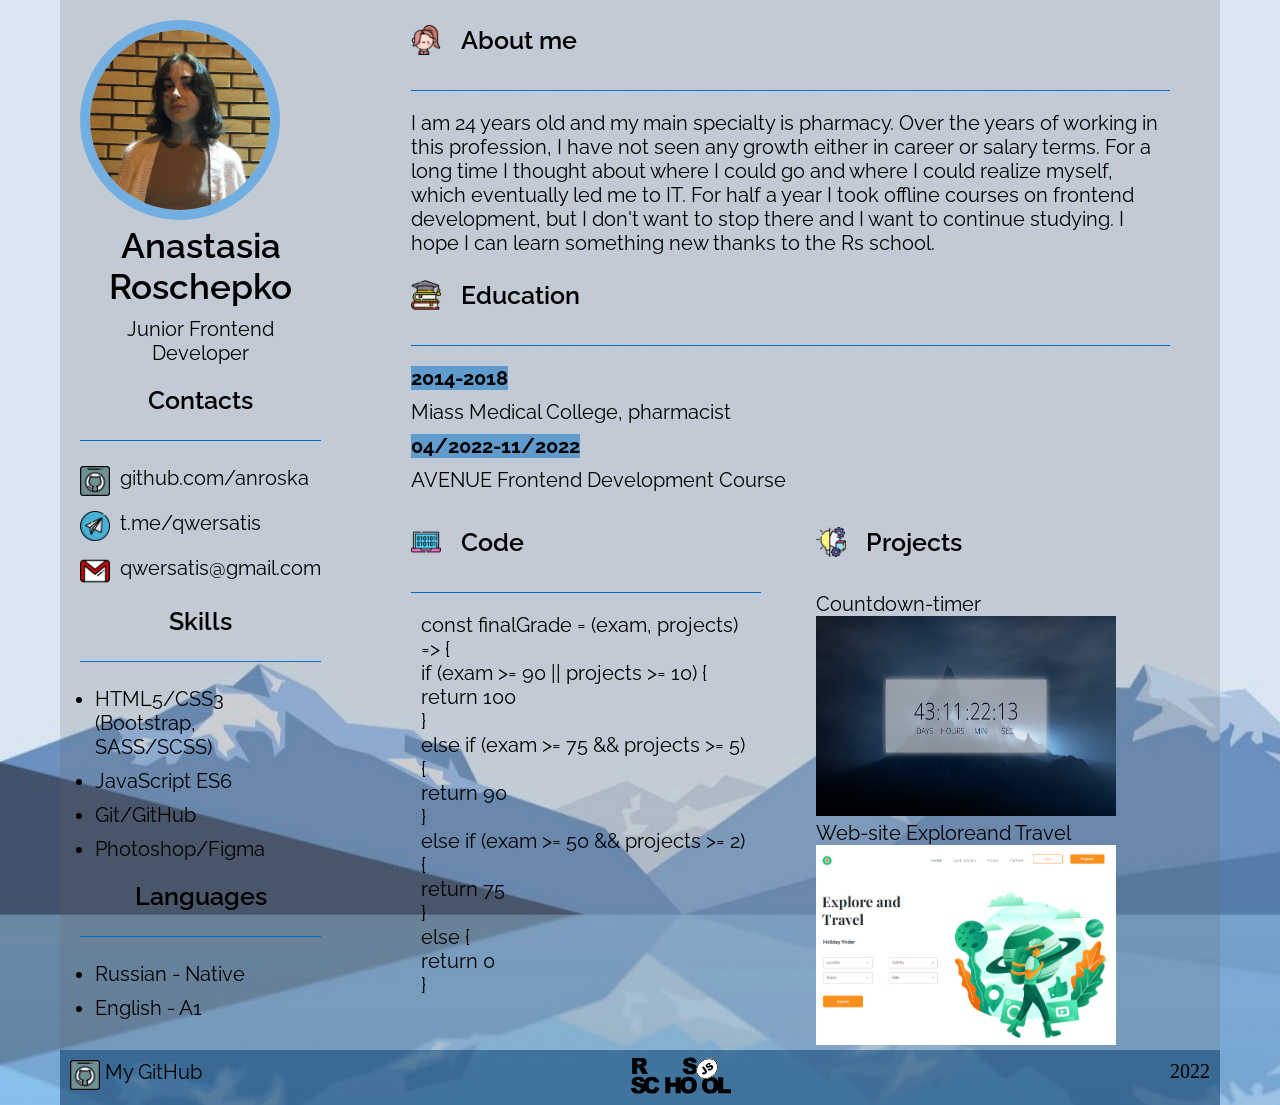
==== index.html @ 9506293c "update" ====
<!DOCTYPE html>
<html lang="en">
<head>
    <meta charset="UTF-8">
    <meta http-equiv="X-UA-Compatible" content="IE=edge">
    <meta name="viewport" content="width=device-width, initial-scale=1.0">
    <link rel="stylesheet" href="style.css">
    <link rel="icon" href="assets/favicon.ico">
    <link href="https://fonts.googleapis.com/css2?family=Raleway:wght@200;400;600&display=swap" rel="stylesheet">
    <title>cv</title>
</head>
<body>
  <div class="wrapper">
    <div class="content">
    <main class="main">
        <div class="column__left">
            <header class="header">
                <img class="header__img" src="assets/img/photo.jpg" alt="my-photo" width="200" height="200">
                <h1>Anastasia Roschepko</h1>
                <h2>Junior Frontend Developer</h2>
            </header>
            <div class="column__left-content">
                <section>
                    <h2 class="content__title">Contacts</h2>
                    <div class="separator"></div>
                    <ul class="contact__list">
                        <li class="contact__item">
                            <img class="contact__img" src="assets/img/github.png" alt="github" width="30" height="30">
                            <a href="github.com/anroska">github.com/anroska</a>
                        </li>
                        <li class="contact__item">
                            <img class="contact__img" src="assets/img/telegram.png" alt="telegram" width="30" height="30">
                            <a href="t.me/qwersatis">t.me/qwersatis</a>
                        </li>
                        <li class="contact__item">
                            <img class="contact__img" src="assets/img/gmail.png" alt="gmail" width="30" height="30">
                            <a href="qwersatis@gmail.com">qwersatis@gmail.com</a>
                        </li>
                    </ul>
                </section>
                <section>
                    <h2 class="content__title">Skills</h2>
                    <div class="separator"></div>
                    <ul class="skills__list">
                        <li class="skills__item">HTML5/CSS3 (Bootstrap, SASS/SCSS)</li>
                        <li class="skills__item">JavaScript ES6</li>
                        <li class="skills__item">Git/GitHub</li>
                        <li class="skills__item">Photoshop/Figma</li>
                    </ul>
                </section>
                <section>
                    <h2 class="content__title">Languages</h2>
                    <div class="separator"></div>
                    <ul class="languages__list">
                        <li class="languages__item">Russian - Native</li>
                        <li class="languages__item">English - A1</li>
                    </ul>
                </section>
            </div>
        </div>
        <div class="column__right">
            <section class="base__title">
                <div class="base__subtitle">
                    <img  class ="base__img" src="assets/img/girl.png" alt="me" width="30" height="30">
                    <h2 class="text__title">About me</h2>
                </div>
                    <p class="base__text">I am 24 years old and my main specialty is pharmacy. Over the years of working in this profession, I have not seen any growth either in career or salary terms. For a long time I thought about where I could go and where I could realize myself, which eventually led me to IT. For half a year I took offline courses on frontend development, but I don't want to stop there and I want to continue studying. I hope I can learn something new thanks to the Rs school.</p>
            </section>
            <section>
                <div class="base__subtitle">
                    <img class ="base__img" src="assets/img/education.png" alt="education" width="30" height="30">
                    <h2 class="text__title">Education</h2>
                    
                </div>
                <div class="base__text">
                    <span class="block__date">2014-2018</span>
                    <p class="block__text">Miass Medical College, pharmacist</p>
                </div>
                <div>
                    <span class="block__date">04/2022-11/2022</span>
                    <p class="block__text">AVENUE Frontend Development Course</p>
                </div>
            </section>
            <div class="container">
            <section>
                <div class="base__subtitle">
                    <img  class ="base__img" src="assets/img/binary-code.png" alt="code" width="30" height="30">
                    <h2 class="text__title">Code</h2>
                </div>
                <div class="code__example">
                <code>const finalGrade = (exam, projects) => {</br>
                    if (exam >= 90 || projects >= 10) {</br>
                    return 100</br>
                    }</br>
                    else if (exam >= 75 && projects >= 5) {</br>
                    return 90</br>
                    }</br>
                    else if (exam >= 50 && projects >= 2) {</br>
                    return 75</br>
                    }</br>
                    else {</br>
                    return 0</br>
                    }</code>
                </div>
            </section>
            <section class="container__title">
                <div class="base__subtitle">
                    <img  class ="base__img" src="assets/img/idea.png" alt="code" width="30" height="30">
                    <h2 class="text__title">Projects</h2>
                    </div>
                    <div>
                    <a href="https://github.com/anroska/countdown-timer">Countdown-timer<img class ="projects" src="assets/img/project1.png" alt="project1" width="300" height="200"></a>
                    <a href="https://github.com/anroska/ExploreandTravel_Site">Web-site Exploreand Travel<img class ="projects" src="assets/img/project2.png" alt="project2" width="300" height="200"></a>
                </div>
            </section>
        </div>
        </div>
    </main>
    <footer class="footer">
        <div class="block__footer">
            <img class="img__footer" src="assets/img/github.png" alt="github" width="30" height="30">
            <a class="text__footer" href="https://github.com/anroska">My GitHub</a>
        </div>
        <a href="https://rs.school/js/">
            <img src="assets/rs_school_js.svg" alt="rs_school" width="100" height="50">
        </a>
        <div class="date__footer">2022</div>
    </footer>
    </div>
   </div>
</body>
</html>
---- style.css ----
* {
    box-sizing: border-box;
    margin: 0;
    padding: 0;
    text-decoration: none;
  }

  .wrapper {
  padding: 0px 60px 0px 60px;
  font-size: 20px;    
  width: 100%;
  background-image: url(assets/img/2134_2880x1800.jpg);
  background-repeat:no-repeat;
  background-position: center;
  }

  @media (min-width: 300px) {
    @media (max-width: 1280px) {
        .wrapper {
          width: 100%;
          padding: 0px 60px 0px 60px;
        }
        .content {
          width: 100%;
        }

    }
}

@media (min-width: 300px) {
  @media (max-width: 700px) {
    .wrapper {
      max-width: 1200px;
    }
    .content {
      font-size: 15px;
    }
      
    
  }
}

  .content {
    width: 100%;
    background-color: rgb(102, 102, 102, 0.2)
  }

  .main {
    display: flex;
  }

  .column__left {
    margin: 20px 40px 20px 20px;
  }

.header {
    font-family: 'Raleway', sans-serif;
  }
.header__img {
    border: 10px solid rgb(61, 155, 234, 0.6);
    border-radius: 50%;
}
  header h1 {
    font-size: 35px;
    font-weight: 600;
    text-align: center;
    margin-bottom: 10px;
  }

  header h2 {
    font-size: 20px;
    font-weight: 400;
    text-align: center;
  }

  .column__left-content {
    font-family: 'Raleway', sans-serif;
  }

  .separator {
    height: 0.07rem;
    background-color:rgb(0, 109, 199);
    margin-top: 25px;
    margin-bottom: 25px;
  }

  .content__title {
    font-size: 25px;
    font-weight: 600;
    margin-top: 20px;
    margin-bottom: 20px;
    text-align: center;
  }

  .contact__list {
    list-style: none;
  }

  .contact__item {
    margin: 15px 0px;
    display: flex;
  }
  .contact__img {
    margin-right: 10px;
  }

a {
    color: black;
}

a:hover {
    color: #004278;
}

.skills__item {
    margin: 10px 15px;
}

.languages__item {
   margin: 10px 15px; 
}

.column__right {
    font-family: 'Raleway', sans-serif;
    margin-left: 50px;
    margin-right: 50px;
}

.base__subtitle {
    display: flex;
}

.text__title {
    font-size: 25px;
    font-weight: 600;
    margin: 25px 20px 35px 20px;

}

.base__img {
    margin-top: 25px;
}

.base__text {
    border-top: 0.07rem solid rgb(0, 109, 199);
    padding-top: 20px;
    font-size: 20px;
}

.block__date {
    background-color: rgb(0, 109, 199, 0.5);
    font-weight: bold;
    
}

.block__text {
    margin: 10px 0px;
}

.footer {
    display: flex;
    justify-content: space-between;
    background: rgb(0, 59, 108, 0.5);
}

.block__footer {
    display: flex;
    font-family: 'Raleway', sans-serif;
}

.img__footer {
    margin: 10px 5px 10px 10px;
}

.text__footer {
    margin: 10px 0px;
}

.date__footer {
    margin: 10px;
}

.container {
  display: flex;
}

code {
  font-family: 'Raleway', sans-serif;
}

.code__example {
  width: 350px;
  padding: 20px 10px;
  border-top: 0.07rem solid rgb(0, 109, 199);
}

.container__title {
  margin-left: 55px;
}
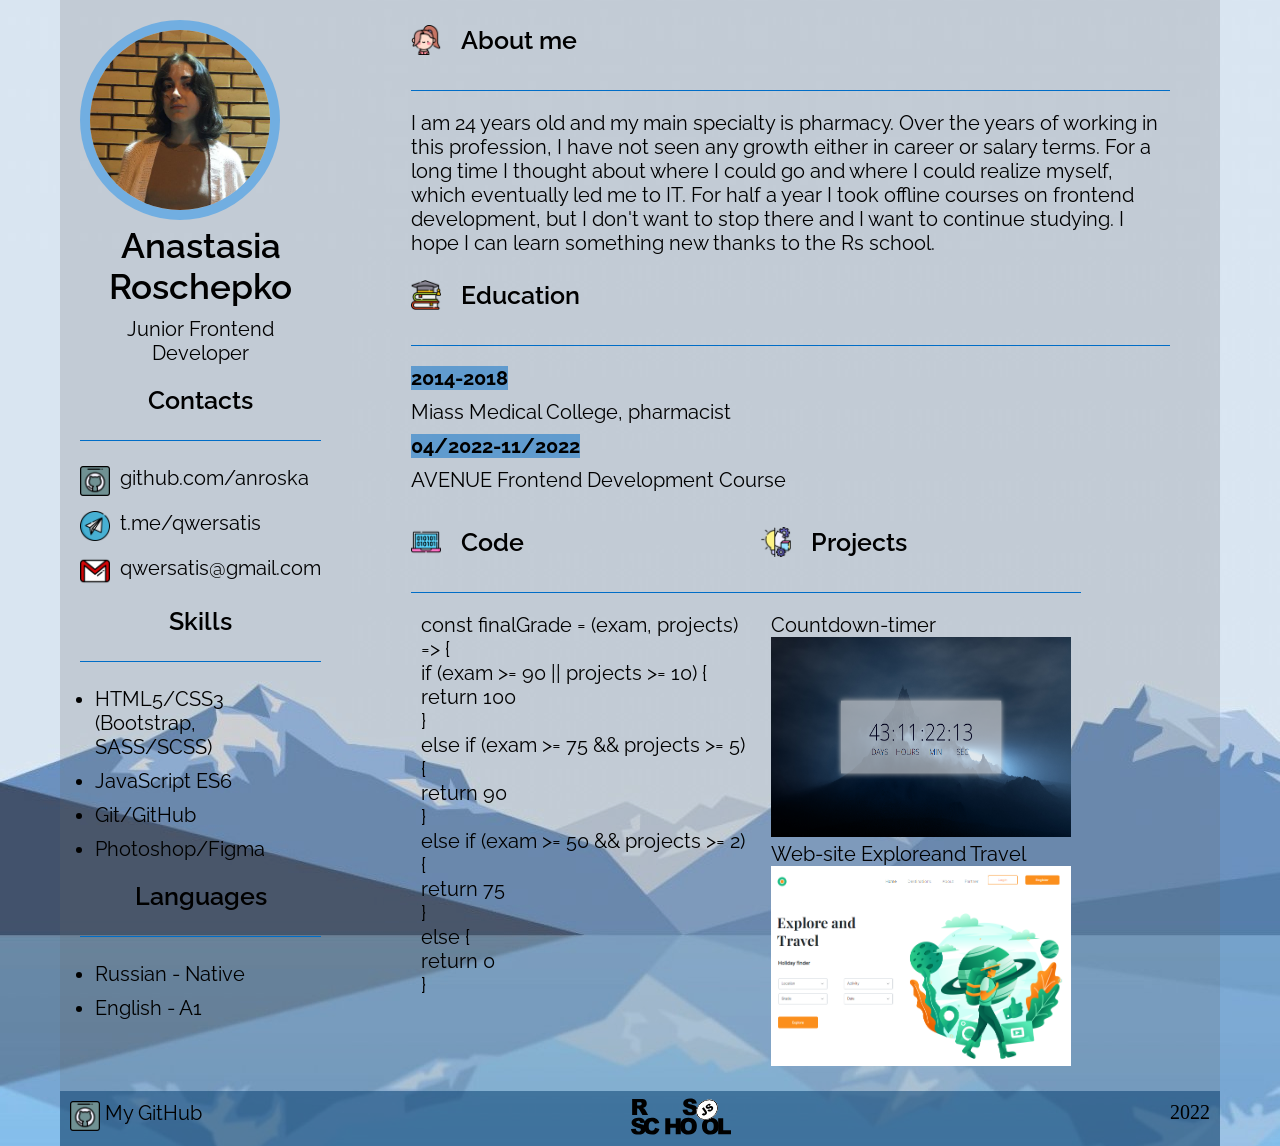
==== commit 5797b345: "update" ====
--- a/index.html
+++ b/index.html
@@ -88,29 +88,45 @@
                     <h2 class="text__title">Code</h2>
                 </div>
                 <div class="code__example">
-                <code>const finalGrade = (exam, projects) => {</br>
-                    if (exam >= 90 || projects >= 10) {</br>
-                    return 100</br>
-                    }</br>
-                    else if (exam >= 75 && projects >= 5) {</br>
-                    return 90</br>
-                    }</br>
-                    else if (exam >= 50 && projects >= 2) {</br>
-                    return 75</br>
-                    }</br>
-                    else {</br>
-                    return 0</br>
-                    }</code>
+                <code>
+                    const finalGrade = (exam, projects) => {
+                        <br>	
+                    if (exam >= 90 || projects >= 10) {
+                        <br>	
+                    return 100
+                        <br>	
+                    }
+                        <br>	
+                    else if (exam >= 75 && projects >= 5) {
+                        <br>	
+                    return 90
+                        <br>	
+                    }
+                        <br>	
+                    else if (exam >= 50 && projects >= 2) {
+                        <br>	
+                    return 75
+                    	<br>	
+                    }
+                        <br>	
+                    else {
+                        <br>	
+                    return 0
+                        <br>
+                    }
+                </code>
                 </div>
             </section>
             <section class="container__title">
                 <div class="base__subtitle">
                     <img  class ="base__img" src="assets/img/idea.png" alt="code" width="30" height="30">
                     <h2 class="text__title">Projects</h2>
-                    </div>
-                    <div>
-                    <a href="https://github.com/anroska/countdown-timer">Countdown-timer<img class ="projects" src="assets/img/project1.png" alt="project1" width="300" height="200"></a>
-                    <a href="https://github.com/anroska/ExploreandTravel_Site">Web-site Exploreand Travel<img class ="projects" src="assets/img/project2.png" alt="project2" width="300" height="200"></a>
+                </div>
+                <div class="container__project">
+                    <p>Countdown-timer</p>
+                    <a href="https://github.com/anroska/countdown-timer"><img class ="projects" src="assets/img/project1.png" alt="project1" width="300" height="200"></a>
+                    <p>Web-site Exploreand Travel</p>
+                    <a href="https://github.com/anroska/ExploreandTravel_Site"><img class ="projects" src="assets/img/project2.png" alt="project2" width="300" height="200"></a>
                 </div>
             </section>
         </div>
--- a/style.css
+++ b/style.css
@@ -16,13 +16,18 @@
 
   @media (min-width: 300px) {
     @media (max-width: 1280px) {
-        .wrapper {
-          width: 100%;
-          padding: 0px 60px 0px 60px;
+        .content {
+          
+          font-size: 20px;
         }
-        .content {
-          width: 100%;
+        .base__text {
+          font-size: 20px;
         }
+        .container__title {
+          margin: 0;
+        }
+   
+                  
 
     }
 }
@@ -30,13 +35,28 @@
 @media (min-width: 300px) {
   @media (max-width: 700px) {
     .wrapper {
-      max-width: 1200px;
+      padding: 0;
     }
     .content {
       font-size: 15px;
     }
-      
-    
+    .base__text {
+      font-size: 15px;
+    }
+    .container {
+      display: flex;
+      flex-direction: column;
+    }
+    .container__title {
+      margin: 0px -20px;
+    }
+    .base__text {
+      width: 250px;
+      font-size: 15px;
+    }
+    .container__title {
+      margin: 0;
+    }
   }
 }
 
@@ -194,6 +214,11 @@
   border-top: 0.07rem solid rgb(0, 109, 199);
 }
 
-.container__title {
-  margin-left: 55px;
-}
+
+
+.container__project {
+  padding: 20px 10px;
+  border-top: 0.07rem solid rgb(0, 109, 199);
+  display: flex;
+  flex-direction: column;
+}
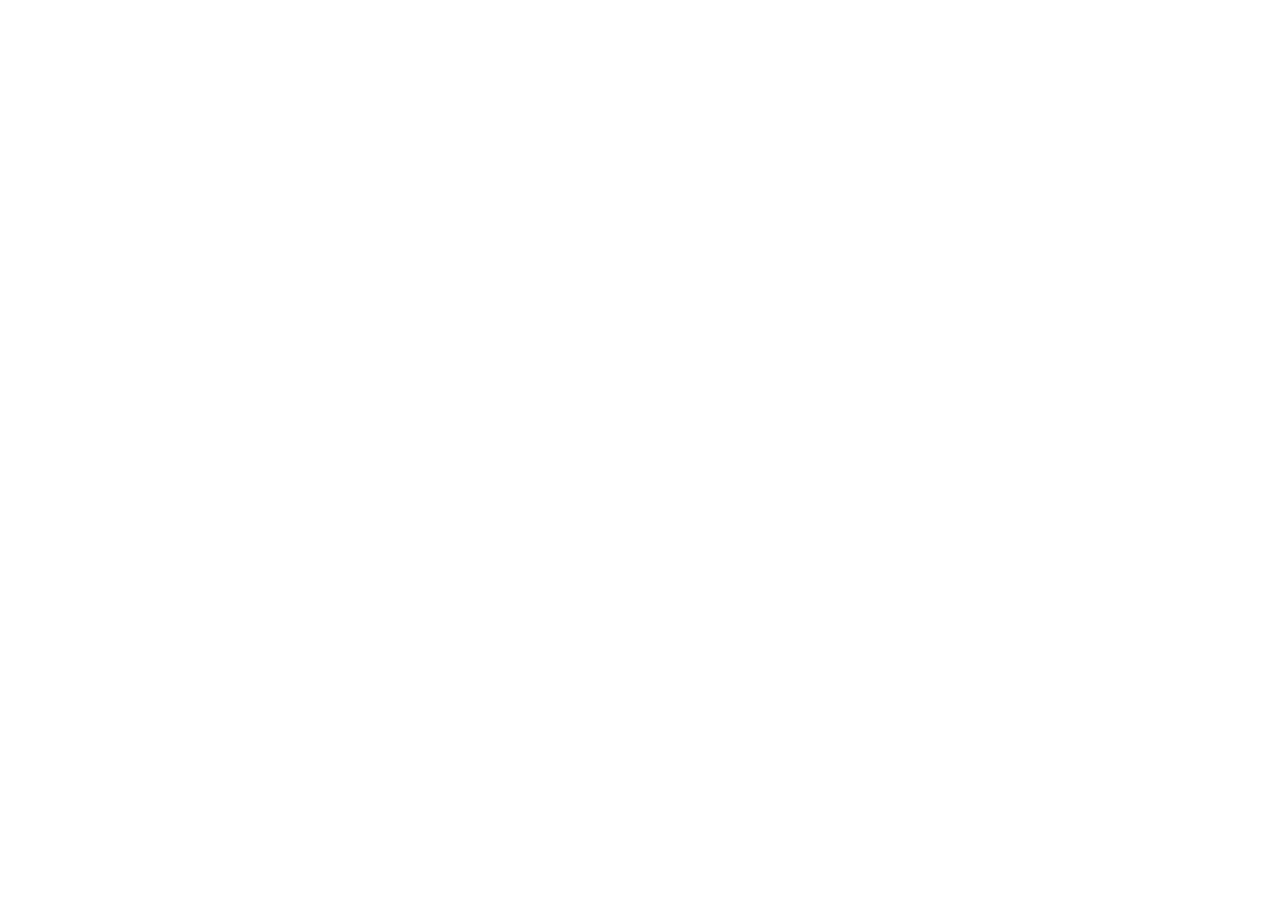
==== commit ad022016: "feat:added base template" ====
--- a/index.html
+++ b/index.html
@@ -4,145 +4,9 @@
     <meta charset="UTF-8">
     <meta http-equiv="X-UA-Compatible" content="IE=edge">
     <meta name="viewport" content="width=device-width, initial-scale=1.0">
-    <link rel="stylesheet" href="style.css">
-    <link rel="icon" href="assets/favicon.ico">
-    <link href="https://fonts.googleapis.com/css2?family=Raleway:wght@200;400;600&display=swap" rel="stylesheet">
-    <title>cv</title>
+    <title>CV</title>
 </head>
 <body>
-  <div class="wrapper">
-    <div class="content">
-    <main class="main">
-        <div class="column__left">
-            <header class="header">
-                <img class="header__img" src="assets/img/photo.jpg" alt="my-photo" width="200" height="200">
-                <h1>Anastasia Roschepko</h1>
-                <h2>Junior Frontend Developer</h2>
-            </header>
-            <div class="column__left-content">
-                <section>
-                    <h2 class="content__title">Contacts</h2>
-                    <div class="separator"></div>
-                    <ul class="contact__list">
-                        <li class="contact__item">
-                            <img class="contact__img" src="assets/img/github.png" alt="github" width="30" height="30">
-                            <a href="github.com/anroska">github.com/anroska</a>
-                        </li>
-                        <li class="contact__item">
-                            <img class="contact__img" src="assets/img/telegram.png" alt="telegram" width="30" height="30">
-                            <a href="t.me/qwersatis">t.me/qwersatis</a>
-                        </li>
-                        <li class="contact__item">
-                            <img class="contact__img" src="assets/img/gmail.png" alt="gmail" width="30" height="30">
-                            <a href="qwersatis@gmail.com">qwersatis@gmail.com</a>
-                        </li>
-                    </ul>
-                </section>
-                <section>
-                    <h2 class="content__title">Skills</h2>
-                    <div class="separator"></div>
-                    <ul class="skills__list">
-                        <li class="skills__item">HTML5/CSS3 (Bootstrap, SASS/SCSS)</li>
-                        <li class="skills__item">JavaScript ES6</li>
-                        <li class="skills__item">Git/GitHub</li>
-                        <li class="skills__item">Photoshop/Figma</li>
-                    </ul>
-                </section>
-                <section>
-                    <h2 class="content__title">Languages</h2>
-                    <div class="separator"></div>
-                    <ul class="languages__list">
-                        <li class="languages__item">Russian - Native</li>
-                        <li class="languages__item">English - A1</li>
-                    </ul>
-                </section>
-            </div>
-        </div>
-        <div class="column__right">
-            <section class="base__title">
-                <div class="base__subtitle">
-                    <img  class ="base__img" src="assets/img/girl.png" alt="me" width="30" height="30">
-                    <h2 class="text__title">About me</h2>
-                </div>
-                    <p class="base__text">I am 24 years old and my main specialty is pharmacy. Over the years of working in this profession, I have not seen any growth either in career or salary terms. For a long time I thought about where I could go and where I could realize myself, which eventually led me to IT. For half a year I took offline courses on frontend development, but I don't want to stop there and I want to continue studying. I hope I can learn something new thanks to the Rs school.</p>
-            </section>
-            <section>
-                <div class="base__subtitle">
-                    <img class ="base__img" src="assets/img/education.png" alt="education" width="30" height="30">
-                    <h2 class="text__title">Education</h2>
-                    
-                </div>
-                <div class="base__text">
-                    <span class="block__date">2014-2018</span>
-                    <p class="block__text">Miass Medical College, pharmacist</p>
-                </div>
-                <div>
-                    <span class="block__date">04/2022-11/2022</span>
-                    <p class="block__text">AVENUE Frontend Development Course</p>
-                </div>
-            </section>
-            <div class="container">
-            <section>
-                <div class="base__subtitle">
-                    <img  class ="base__img" src="assets/img/binary-code.png" alt="code" width="30" height="30">
-                    <h2 class="text__title">Code</h2>
-                </div>
-                <div class="code__example">
-                <code>
-                    const finalGrade = (exam, projects) => {
-                        <br>	
-                    if (exam >= 90 || projects >= 10) {
-                        <br>	
-                    return 100
-                        <br>	
-                    }
-                        <br>	
-                    else if (exam >= 75 && projects >= 5) {
-                        <br>	
-                    return 90
-                        <br>	
-                    }
-                        <br>	
-                    else if (exam >= 50 && projects >= 2) {
-                        <br>	
-                    return 75
-                    	<br>	
-                    }
-                        <br>	
-                    else {
-                        <br>	
-                    return 0
-                        <br>
-                    }
-                </code>
-                </div>
-            </section>
-            <section class="container__title">
-                <div class="base__subtitle">
-                    <img  class ="base__img" src="assets/img/idea.png" alt="code" width="30" height="30">
-                    <h2 class="text__title">Projects</h2>
-                </div>
-                <div class="container__project">
-                    <p>Countdown-timer</p>
-                    <a href="https://github.com/anroska/countdown-timer"><img class ="projects" src="assets/img/project1.png" alt="project1" width="300" height="200"></a>
-                    <p>Web-site Exploreand Travel</p>
-                    <a href="https://github.com/anroska/ExploreandTravel_Site"><img class ="projects" src="assets/img/project2.png" alt="project2" width="300" height="200"></a>
-                </div>
-            </section>
-        </div>
-        </div>
-    </main>
-    <footer class="footer">
-        <div class="block__footer">
-            <img class="img__footer" src="assets/img/github.png" alt="github" width="30" height="30">
-            <a class="text__footer" href="https://github.com/anroska">My GitHub</a>
-        </div>
-        <a href="https://rs.school/js/">
-            <img src="assets/rs_school_js.svg" alt="rs_school" width="100" height="50">
-        </a>
-        <div class="date__footer">2022</div>
-    </footer>
-    </div>
-   </div>
+    
 </body>
-</html>
+</html>
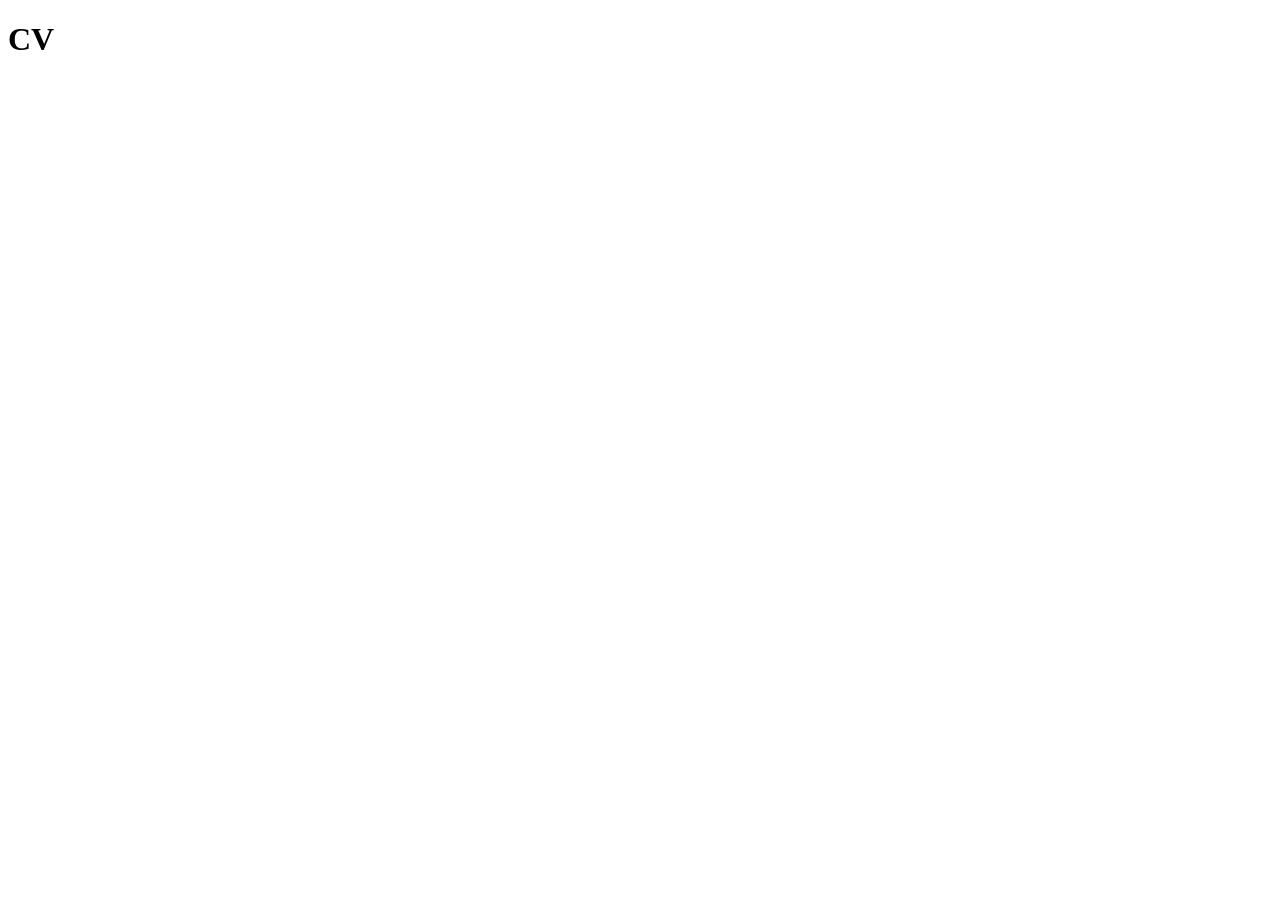
==== commit 770823f1: "feat: add header" ====
--- a/index.html
+++ b/index.html
@@ -7,6 +7,6 @@
     <title>CV</title>
 </head>
 <body>
-    
+    <h1>CV</h1>
 </body>
 </html>
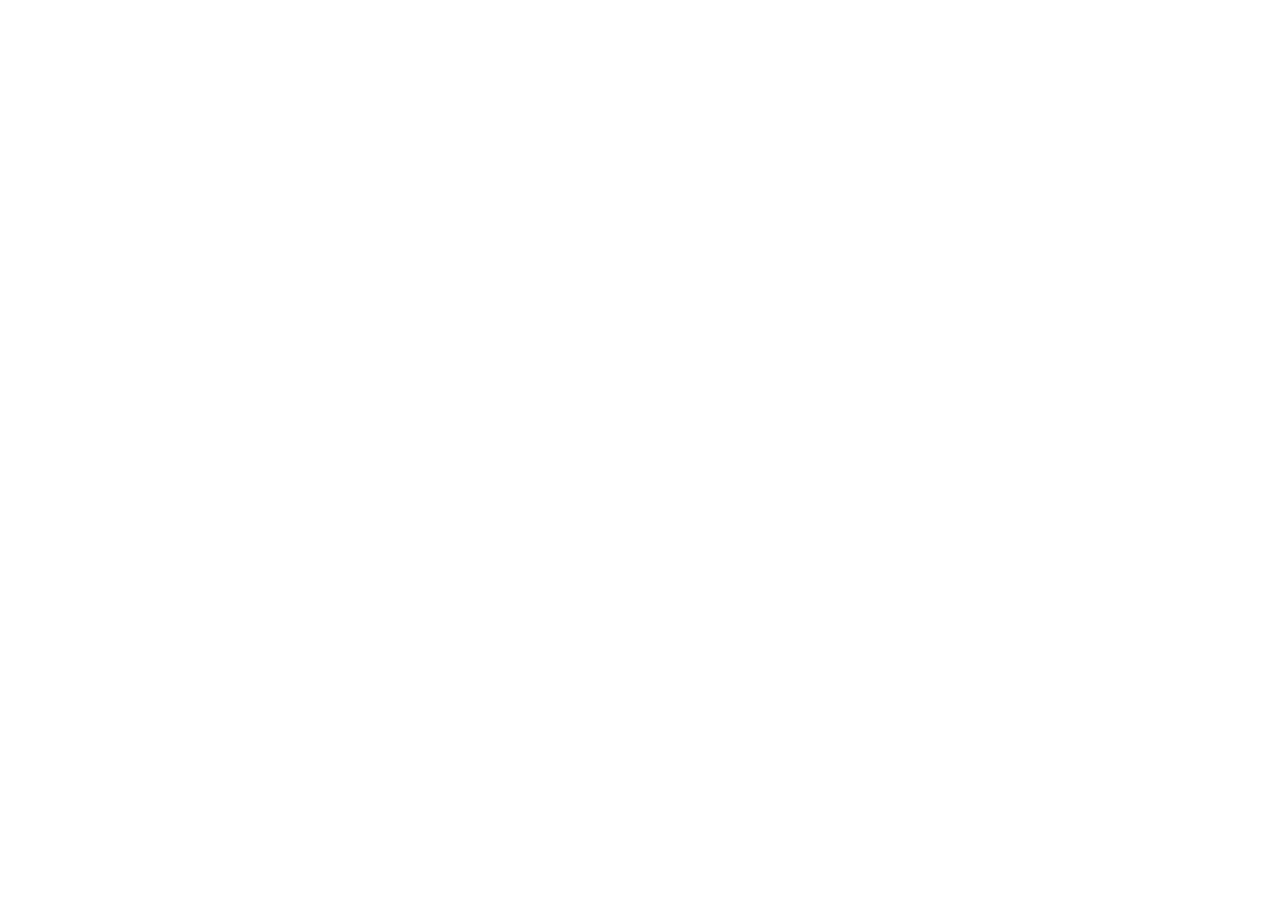
==== commit 899c855a: "Merge 5c17ca46c8ae8200dbbfcf3fcf4b09cfdfc34504 into 32f0dddba52a891731439427e608ea82ec235566" ====
--- a/index.html
+++ b/index.html
@@ -7,6 +7,6 @@
     <title>CV</title>
 </head>
 <body>
-    <h1>CV</h1>
+    
 </body>
 </html>
